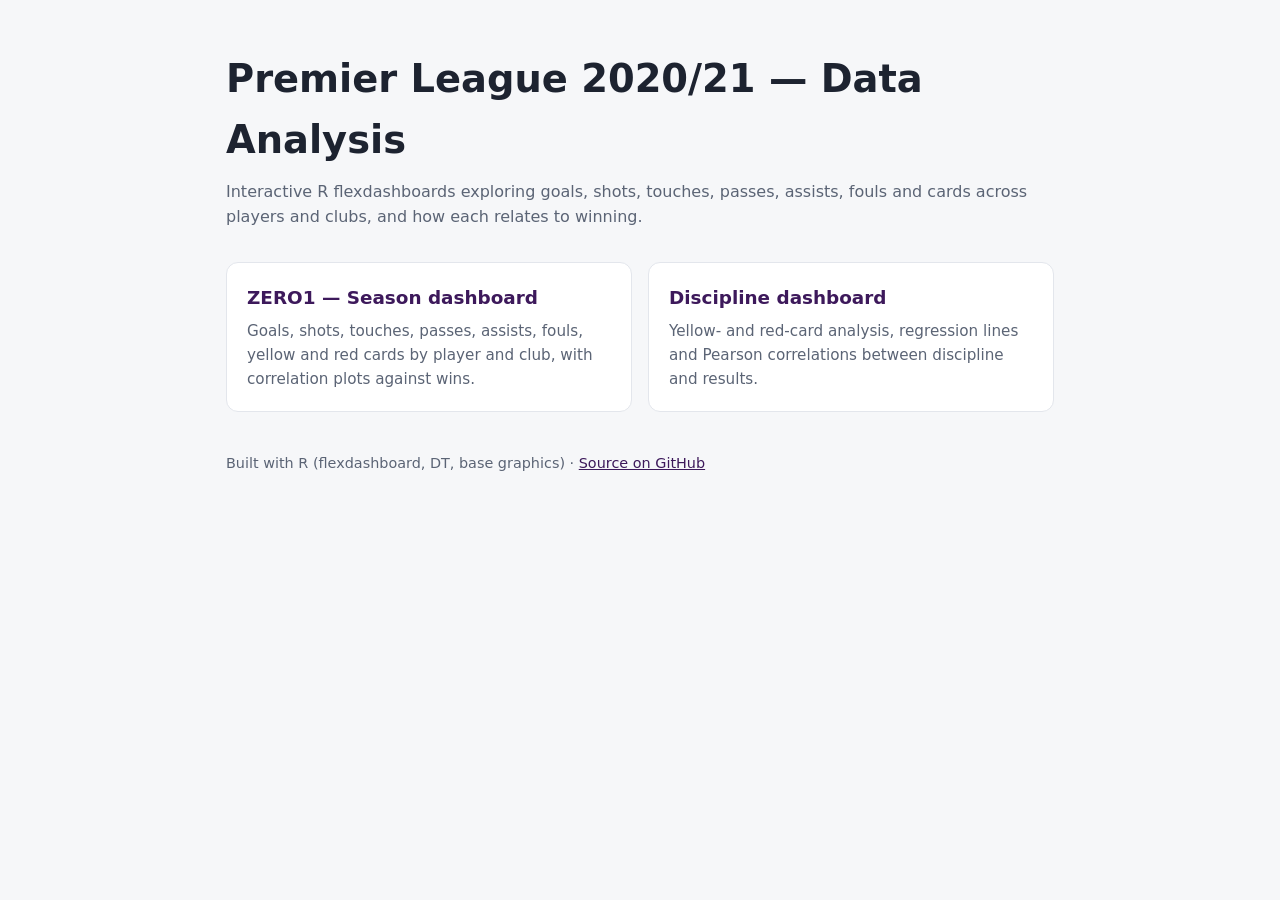
==== index.html @ 17ab3140 "Publish the dashboards to GitHub Pages and document the project The knitted flexdashboards (project." ====
<!doctype html>
<html lang="en">
<head>
<meta charset="utf-8">
<meta name="viewport" content="width=device-width, initial-scale=1">
<title>EPL 2020/21 Analysis</title>
<style>
  :root { --bg:#f6f7f9; --card:#fff; --text:#1d2330; --muted:#5b6475; --accent:#3d195b; --line:#e3e6ec; }
  @media (prefers-color-scheme: dark) { :root { --bg:#12141a; --card:#1b1f27; --text:#e8eaf0; --muted:#a3abbb; --accent:#c9a6ff; --line:#2a303b; } }
  * { box-sizing:border-box; }
  body { margin:0; background:var(--bg); color:var(--text); font:16px/1.6 system-ui,-apple-system,"Segoe UI",Roboto,sans-serif; }
  main { max-width:860px; margin:0 auto; padding:48px 16px; }
  h1 { margin:0 0 8px; font-size:clamp(1.8rem,4vw,2.4rem); }
  p.lead { color:var(--muted); margin:0 0 32px; }
  .grid { display:grid; gap:16px; grid-template-columns:repeat(auto-fit,minmax(260px,1fr)); }
  a.card { display:block; background:var(--card); border:1px solid var(--line); border-radius:12px; padding:20px; color:inherit; text-decoration:none; transition:border-color .15s; }
  a.card:hover { border-color:var(--accent); }
  a.card h2 { margin:0 0 6px; font-size:1.15rem; color:var(--accent); }
  a.card p { margin:0; color:var(--muted); font-size:.95rem; }
  footer { margin-top:40px; color:var(--muted); font-size:.9rem; }
  footer a { color:var(--accent); }
</style>
</head>
<body>
<main>
  <h1>Premier League 2020/21 — Data Analysis</h1>
  <p class="lead">Interactive R flexdashboards exploring goals, shots, touches, passes, assists, fouls and cards across players and clubs, and how each relates to winning.</p>
  <div class="grid">
    <a class="card" href="project.html">
      <h2>ZERO1 — Season dashboard</h2>
      <p>Goals, shots, touches, passes, assists, fouls, yellow and red cards by player and club, with correlation plots against wins.</p>
    </a>
    <a class="card" href="big.html">
      <h2>Discipline dashboard</h2>
      <p>Yellow- and red-card analysis, regression lines and Pearson correlations between discipline and results.</p>
    </a>
  </div>
  <footer>Built with R (flexdashboard, DT, base graphics) · <a href="https://github.com/biggyatz/EPL-2020-2021-analysis">Source on GitHub</a></footer>
</main>
</body>
</html>
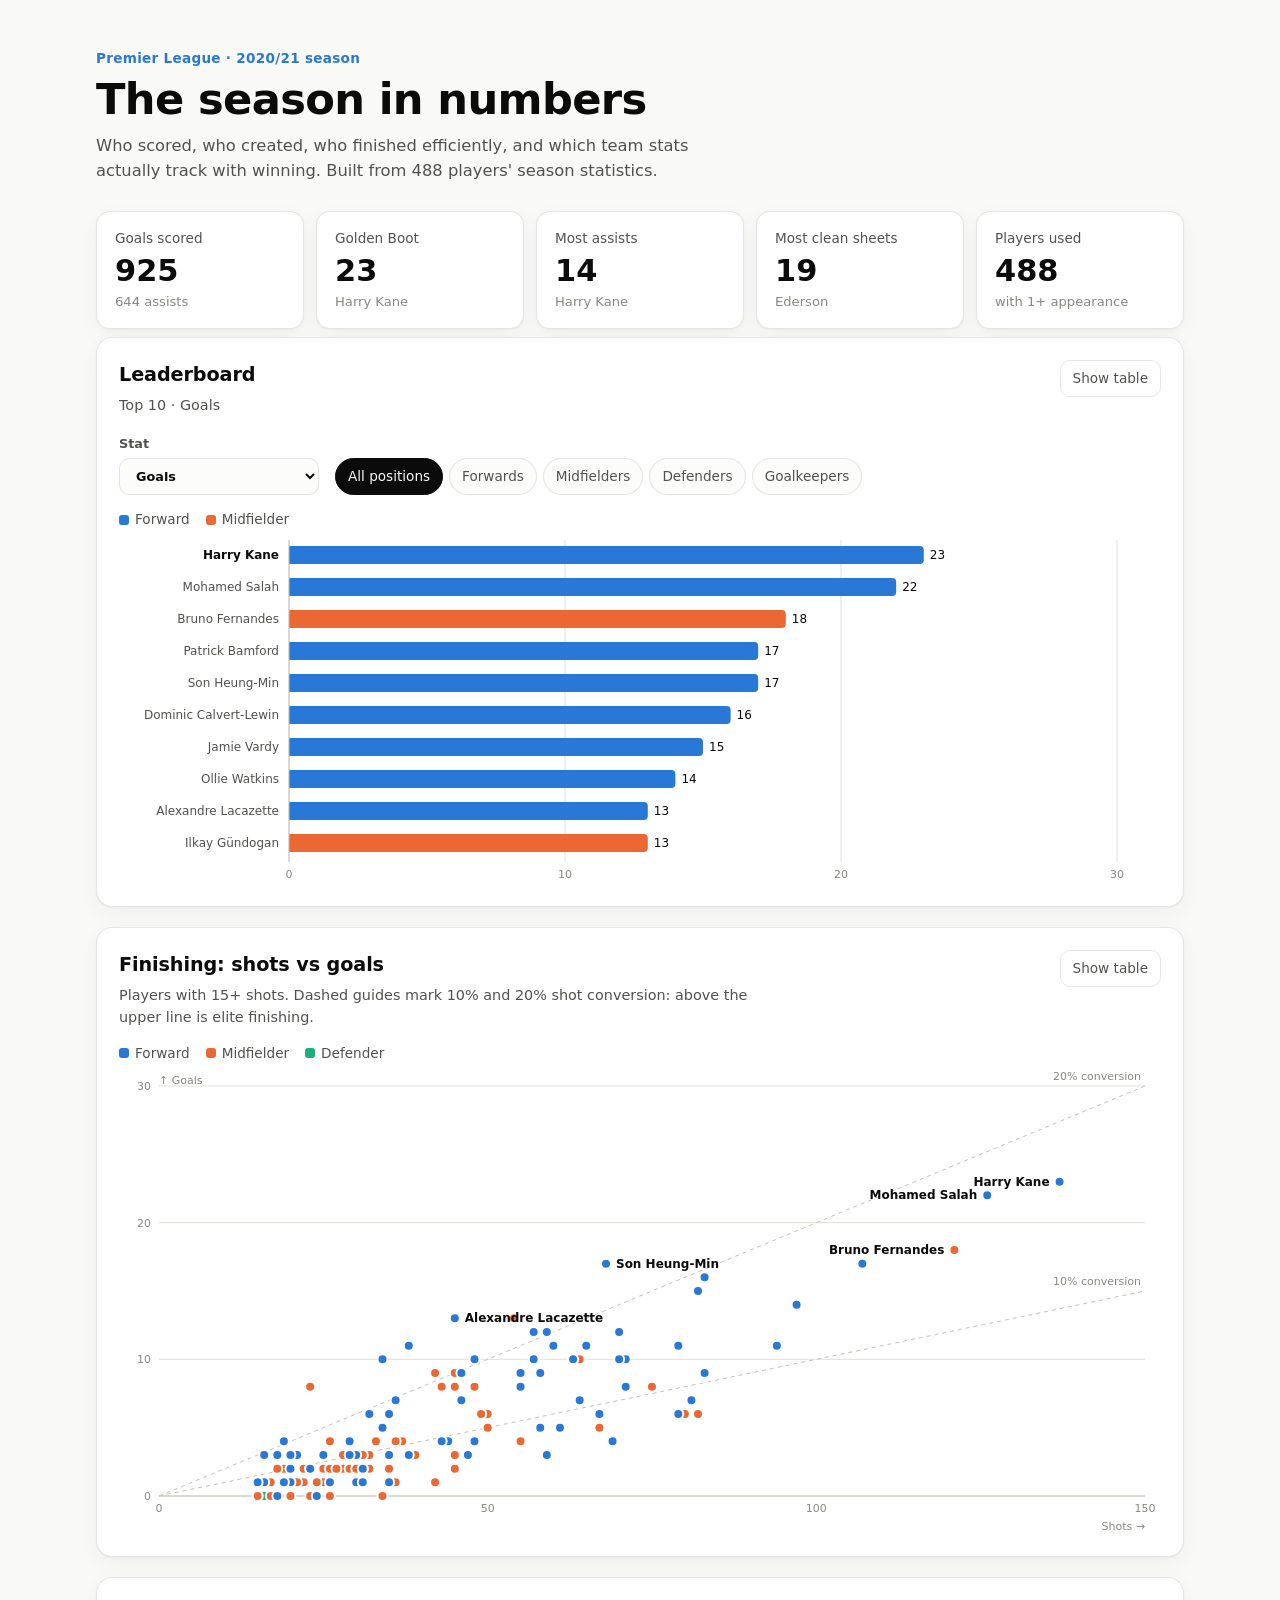
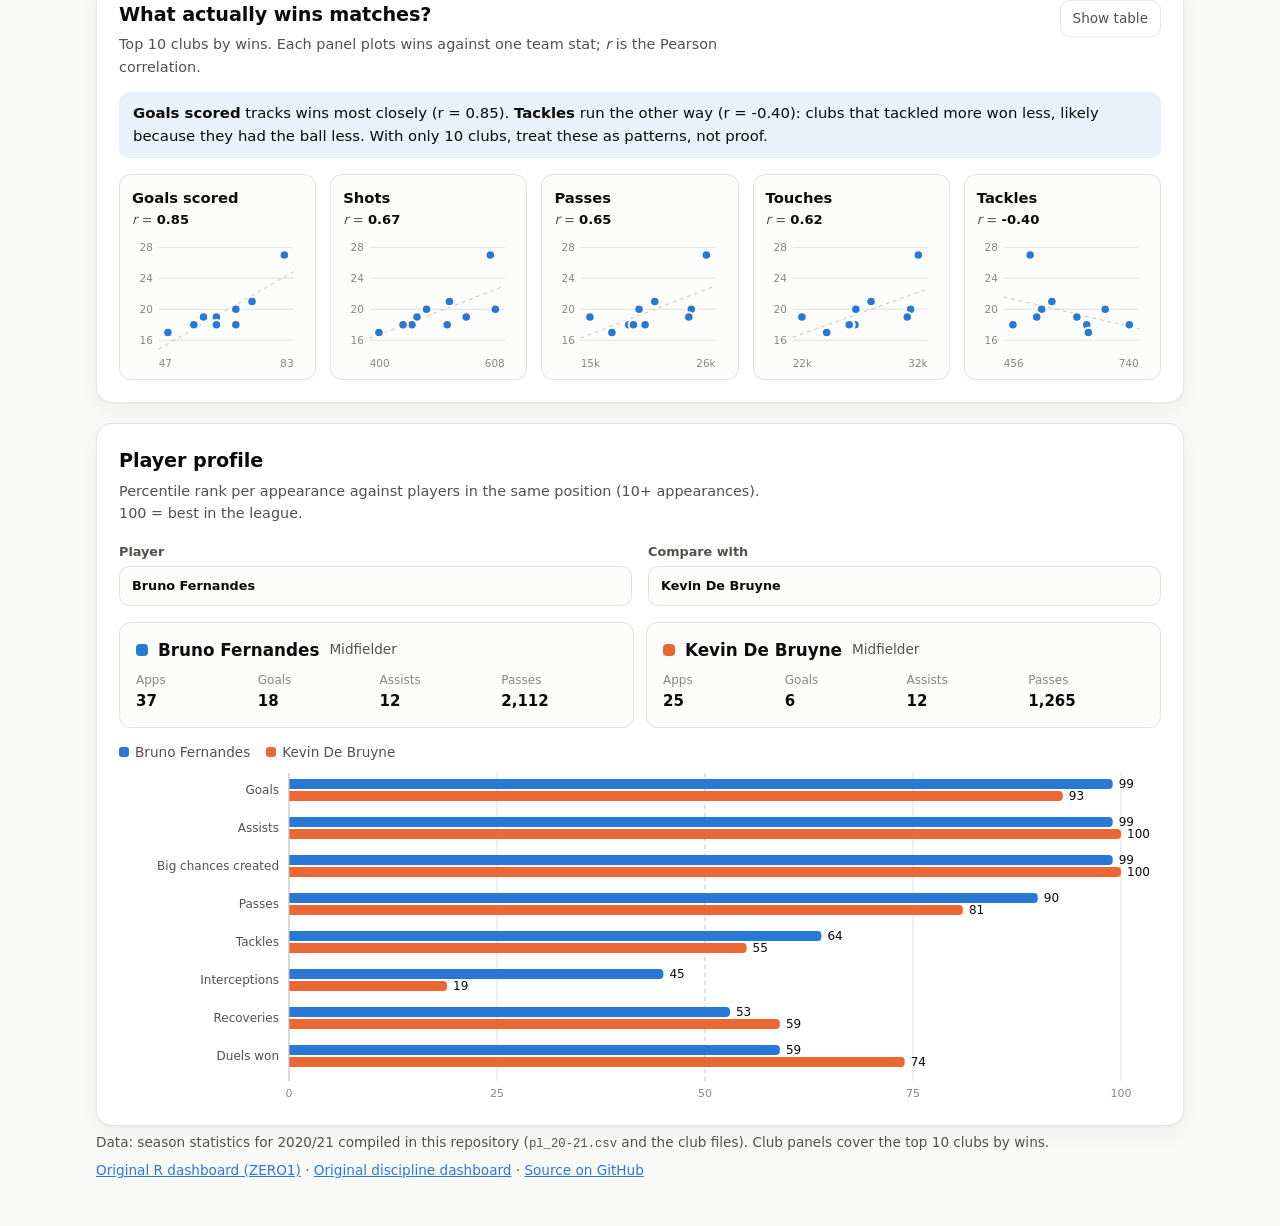
==== commit 8be2e289: "Publish dashboards from 693dbc5" ====
--- a/index.html
+++ b/index.html
@@ -3,39 +3,97 @@
 <head>
 <meta charset="utf-8">
 <meta name="viewport" content="width=device-width, initial-scale=1">
-<title>EPL 2020/21 Analysis</title>
-<style>
-  :root { --bg:#f6f7f9; --card:#fff; --text:#1d2330; --muted:#5b6475; --accent:#3d195b; --line:#e3e6ec; }
-  @media (prefers-color-scheme: dark) { :root { --bg:#12141a; --card:#1b1f27; --text:#e8eaf0; --muted:#a3abbb; --accent:#c9a6ff; --line:#2a303b; } }
-  * { box-sizing:border-box; }
-  body { margin:0; background:var(--bg); color:var(--text); font:16px/1.6 system-ui,-apple-system,"Segoe UI",Roboto,sans-serif; }
-  main { max-width:860px; margin:0 auto; padding:48px 16px; }
-  h1 { margin:0 0 8px; font-size:clamp(1.8rem,4vw,2.4rem); }
-  p.lead { color:var(--muted); margin:0 0 32px; }
-  .grid { display:grid; gap:16px; grid-template-columns:repeat(auto-fit,minmax(260px,1fr)); }
-  a.card { display:block; background:var(--card); border:1px solid var(--line); border-radius:12px; padding:20px; color:inherit; text-decoration:none; transition:border-color .15s; }
-  a.card:hover { border-color:var(--accent); }
-  a.card h2 { margin:0 0 6px; font-size:1.15rem; color:var(--accent); }
-  a.card p { margin:0; color:var(--muted); font-size:.95rem; }
-  footer { margin-top:40px; color:var(--muted); font-size:.9rem; }
-  footer a { color:var(--accent); }
-</style>
+<title>Premier League 2020/21 in Numbers</title>
+<meta name="description" content="Interactive Premier League 2020/21 dashboard: leaderboards, finishing efficiency, what drives wins, and player percentile profiles.">
+<link rel="stylesheet" href="style.css">
 </head>
 <body>
-<main>
-  <h1>Premier League 2020/21 — Data Analysis</h1>
-  <p class="lead">Interactive R flexdashboards exploring goals, shots, touches, passes, assists, fouls and cards across players and clubs, and how each relates to winning.</p>
-  <div class="grid">
-    <a class="card" href="project.html">
-      <h2>ZERO1 — Season dashboard</h2>
-      <p>Goals, shots, touches, passes, assists, fouls, yellow and red cards by player and club, with correlation plots against wins.</p>
-    </a>
-    <a class="card" href="big.html">
-      <h2>Discipline dashboard</h2>
-      <p>Yellow- and red-card analysis, regression lines and Pearson correlations between discipline and results.</p>
-    </a>
+<header class="top">
+  <div class="wrap">
+    <p class="eyebrow">Premier League · 2020/21 season</p>
+    <h1>The season in numbers</h1>
+    <p class="lead">Who scored, who created, who finished efficiently, and which team stats actually track with winning. Built from 488 players' season statistics.</p>
+    <div class="kpis" id="kpis"></div>
   </div>
-  <footer>Built with R (flexdashboard, DT, base graphics) · <a href="https://github.com/biggyatz/EPL-2020-2021-analysis">Source on GitHub</a></footer>
+</header>
+
+<main class="wrap">
+  <section class="card" id="leaders" aria-labelledby="leaders-title">
+    <div class="card-head">
+      <div>
+        <h2 id="leaders-title">Leaderboard</h2>
+        <p class="sub" id="leaders-sub">Top 10 players</p>
+      </div>
+      <button class="ghost" data-table-toggle="leaders">Show table</button>
+    </div>
+    <div class="controls">
+      <label class="select">
+        <span>Stat</span>
+        <select id="leader-metric"></select>
+      </label>
+      <div class="chips" id="leader-pos" role="radiogroup" aria-label="Position"></div>
+    </div>
+    <div class="legend" id="leaders-legend"></div>
+    <div class="chart" id="leaders-chart"></div>
+    <div class="table-view" id="leaders-table" hidden></div>
+  </section>
+
+  <section class="card" id="finishing" aria-labelledby="finishing-title">
+    <div class="card-head">
+      <div>
+        <h2 id="finishing-title">Finishing: shots vs goals</h2>
+        <p class="sub">Players with 15+ shots. Dashed guides mark 10% and 20% shot conversion: above the upper line is elite finishing.</p>
+      </div>
+      <button class="ghost" data-table-toggle="finishing">Show table</button>
+    </div>
+    <div class="legend" id="finishing-legend"></div>
+    <div class="chart" id="finishing-chart"></div>
+    <div class="table-view" id="finishing-table" hidden></div>
+  </section>
+
+  <section class="card" id="wins" aria-labelledby="wins-title">
+    <div class="card-head">
+      <div>
+        <h2 id="wins-title">What actually wins matches?</h2>
+        <p class="sub" id="wins-sub">Top 10 clubs by wins. Each panel plots wins against one team stat; <em>r</em> is the Pearson correlation.</p>
+      </div>
+      <button class="ghost" data-table-toggle="wins">Show table</button>
+    </div>
+    <p class="insight" id="wins-insight"></p>
+    <div class="multiples" id="wins-chart"></div>
+    <div class="table-view" id="wins-table" hidden></div>
+  </section>
+
+  <section class="card" id="profile" aria-labelledby="profile-title">
+    <div class="card-head">
+      <div>
+        <h2 id="profile-title">Player profile</h2>
+        <p class="sub">Percentile rank per appearance against players in the same position (10+ appearances). 100 = best in the league.</p>
+      </div>
+    </div>
+    <div class="controls">
+      <label class="select grow">
+        <span>Player</span>
+        <input id="player-a" list="player-names" autocomplete="off" spellcheck="false">
+      </label>
+      <label class="select grow">
+        <span>Compare with</span>
+        <input id="player-b" list="player-names" autocomplete="off" spellcheck="false" placeholder="Optional">
+      </label>
+      <datalist id="player-names"></datalist>
+    </div>
+    <div class="profile-cards" id="profile-cards"></div>
+    <div class="legend" id="profile-legend"></div>
+    <div class="chart" id="profile-chart"></div>
+  </section>
 </main>
+
+<footer class="wrap foot">
+  <p>Data: season statistics for 2020/21 compiled in this repository (<code>pl_20-21.csv</code> and the club files). Club panels cover the top 10 clubs by wins.</p>
+  <p><a href="r/project.html">Original R dashboard (ZERO1)</a> · <a href="r/big.html">Original discipline dashboard</a> · <a href="https://github.com/biggyatz/EPL-2020-2021-analysis">Source on GitHub</a></p>
+</footer>
+
+<div class="tooltip" id="tooltip" role="tooltip" hidden></div>
+<script src="app.js"></script>
 </body>
 </html>
--- a/style.css
+++ b/style.css
@@ -0,0 +1,162 @@
+:root {
+  color-scheme: light;
+  --page: #f9f9f7;
+  --surface: #fcfcfb;
+  --raised: #ffffff;
+  --text: #0b0b0b;
+  --text-2: #52514e;
+  --muted: #898781;
+  --grid: #e1e0d9;
+  --axis: #c3c2b7;
+  --border: rgba(11, 11, 11, 0.10);
+  --accent: #2a78d6;
+  --accent-wash: rgba(42, 120, 214, 0.10);
+  --fwd: #2a78d6;
+  --mid: #eb6834;
+  --def: #1baf7a;
+  --gkp: #eda100;
+  --a: #2a78d6;
+  --b: #eb6834;
+  --good: #006300;
+  --bad: #d03b3b;
+  --shadow: 0 1px 2px rgba(11, 11, 11, 0.04), 0 8px 24px rgba(11, 11, 11, 0.04);
+}
+@media (prefers-color-scheme: dark) {
+  :root:where(:not([data-theme="light"])) {
+    color-scheme: dark;
+    --page: #0d0d0d;
+    --surface: #1a1a19;
+    --raised: #1f1f1e;
+    --text: #ffffff;
+    --text-2: #c3c2b7;
+    --muted: #898781;
+    --grid: #2c2c2a;
+    --axis: #383835;
+    --border: rgba(255, 255, 255, 0.10);
+    --accent: #3987e5;
+    --accent-wash: rgba(57, 135, 229, 0.16);
+    --fwd: #3987e5;
+    --mid: #d95926;
+    --def: #199e70;
+    --gkp: #c98500;
+    --a: #3987e5;
+    --b: #d95926;
+    --good: #0ca30c;
+    --bad: #e66767;
+    --shadow: none;
+  }
+}
+:root[data-theme="dark"] {
+  color-scheme: dark;
+  --page: #0d0d0d; --surface: #1a1a19; --raised: #1f1f1e; --text: #ffffff; --text-2: #c3c2b7; --muted: #898781;
+  --grid: #2c2c2a; --axis: #383835; --border: rgba(255, 255, 255, 0.10); --accent: #3987e5; --accent-wash: rgba(57, 135, 229, 0.16);
+  --fwd: #3987e5; --mid: #d95926; --def: #199e70; --gkp: #c98500; --a: #3987e5; --b: #d95926; --good: #0ca30c; --bad: #e66767; --shadow: none;
+}
+
+* { box-sizing: border-box; }
+html { -webkit-text-size-adjust: 100%; }
+body {
+  margin: 0;
+  background: var(--page);
+  color: var(--text);
+  font: 15px/1.55 system-ui, -apple-system, "Segoe UI", Roboto, sans-serif;
+}
+.wrap { max-width: 1120px; margin: 0 auto; padding: 0 16px; }
+a { color: var(--accent); }
+code { font-size: .9em; }
+
+.top { padding: 48px 0 8px; }
+.eyebrow { margin: 0 0 6px; color: var(--accent); font-weight: 600; font-size: .85rem; letter-spacing: .02em; }
+h1 { margin: 0 0 8px; font-size: clamp(1.9rem, 4.5vw, 2.7rem); line-height: 1.15; letter-spacing: -0.015em; }
+.lead { margin: 0 0 28px; color: var(--text-2); max-width: 62ch; font-size: 1.02rem; }
+
+.kpis { display: grid; gap: 12px; grid-template-columns: repeat(auto-fit, minmax(170px, 1fr)); }
+.kpi { background: var(--raised); border: 1px solid var(--border); border-radius: 14px; padding: 16px 18px; box-shadow: var(--shadow); }
+.kpi .label { color: var(--text-2); font-size: .85rem; }
+.kpi .value { font-size: 1.9rem; font-weight: 650; line-height: 1.2; margin-top: 4px; }
+.kpi .note { color: var(--muted); font-size: .82rem; margin-top: 2px; }
+
+main { display: grid; gap: 20px; padding-top: 20px; padding-bottom: 20px; }
+.card { background: var(--raised); border: 1px solid var(--border); border-radius: 16px; padding: 22px; box-shadow: var(--shadow); min-width: 0; }
+.card-head { display: flex; justify-content: space-between; gap: 16px; align-items: flex-start; }
+h2 { margin: 0; font-size: 1.2rem; letter-spacing: -0.005em; }
+.sub { margin: 4px 0 0; color: var(--text-2); font-size: .9rem; max-width: 70ch; }
+.insight { margin: 14px 0 0; padding: 10px 14px; border-radius: 10px; background: var(--accent-wash); color: var(--text); font-size: .93rem; }
+
+.controls { display: flex; flex-wrap: wrap; gap: 12px 16px; align-items: flex-end; margin-top: 18px; }
+.select { display: grid; gap: 4px; font-size: .8rem; color: var(--text-2); font-weight: 600; min-width: 200px; }
+.select.grow { flex: 1 1 240px; }
+select, input {
+  font: inherit; color: var(--text); background: var(--surface);
+  border: 1px solid var(--border); border-radius: 10px; padding: 9px 12px; width: 100%;
+}
+select:focus, input:focus, button:focus-visible { outline: 2px solid var(--accent); outline-offset: 1px; }
+.chips { display: flex; flex-wrap: wrap; gap: 6px; }
+.chip {
+  font: inherit; font-size: .85rem; padding: 7px 12px; border-radius: 999px; cursor: pointer;
+  border: 1px solid var(--border); background: var(--surface); color: var(--text-2);
+}
+.chip[aria-checked="true"] { background: var(--text); color: var(--page); border-color: var(--text); }
+.ghost {
+  font: inherit; font-size: .85rem; white-space: nowrap; padding: 7px 12px; border-radius: 10px; cursor: pointer;
+  border: 1px solid var(--border); background: transparent; color: var(--text-2);
+}
+.ghost:hover, .chip:hover { border-color: var(--axis); }
+
+.legend { display: flex; flex-wrap: wrap; gap: 6px 16px; margin-top: 14px; font-size: .85rem; color: var(--text-2); }
+.legend:empty { display: none; }
+.legend .key { display: inline-flex; align-items: center; gap: 6px; }
+.legend .sw { width: 10px; height: 10px; border-radius: 3px; display: inline-block; }
+
+.chart { margin-top: 10px; position: relative; }
+.chart svg, .multiples svg { display: block; width: 100%; height: auto; overflow: visible; }
+.chart text, .multiples text { font-family: inherit; }
+.tick { fill: var(--muted); font-size: 11px; font-variant-numeric: tabular-nums; }
+.lbl { fill: var(--text-2); font-size: 12px; }
+.lbl-strong { fill: var(--text); font-size: 12px; font-weight: 600; }
+.val { fill: var(--text); font-size: 12px; font-variant-numeric: tabular-nums; }
+.gridline { stroke: var(--grid); stroke-width: 1; }
+.baseline { stroke: var(--axis); stroke-width: 1; }
+.guide { stroke: var(--axis); stroke-width: 1; stroke-dasharray: 4 4; }
+.dot { stroke: var(--raised); stroke-width: 2; }
+.hit { fill: transparent; cursor: pointer; }
+.dim { opacity: .25; }
+
+.multiples { display: grid; gap: 14px; grid-template-columns: repeat(auto-fit, minmax(190px, 1fr)); margin-top: 16px; }
+.panel { border: 1px solid var(--border); border-radius: 12px; padding: 12px 12px 6px; background: var(--surface); }
+.panel h3 { margin: 0; font-size: .92rem; }
+.panel .r { color: var(--text-2); font-size: .82rem; font-variant-numeric: tabular-nums; }
+.panel .r strong { color: var(--text); }
+
+.profile-cards { display: grid; gap: 12px; grid-template-columns: repeat(auto-fit, minmax(260px, 1fr)); margin-top: 16px; }
+.pcard { border: 1px solid var(--border); border-radius: 12px; padding: 14px 16px; background: var(--surface); display: grid; gap: 8px; }
+.pcard .who { display: flex; align-items: center; gap: 10px; font-weight: 650; font-size: 1.05rem; }
+.pcard .who .sw { width: 12px; height: 12px; border-radius: 4px; }
+.pcard .pos { color: var(--text-2); font-weight: 400; font-size: .85rem; }
+.pcard dl { display: grid; grid-template-columns: repeat(4, 1fr); gap: 6px; margin: 0; }
+.pcard dt { color: var(--muted); font-size: .75rem; }
+.pcard dd { margin: 0; font-weight: 600; font-variant-numeric: tabular-nums; }
+
+.table-view { margin-top: 14px; overflow-x: auto; }
+table { width: 100%; border-collapse: collapse; font-size: .88rem; }
+th, td { text-align: left; padding: 7px 10px; border-bottom: 1px solid var(--grid); white-space: nowrap; }
+th { color: var(--text-2); font-weight: 600; }
+td.n, th.n { text-align: right; font-variant-numeric: tabular-nums; }
+
+.tooltip {
+  position: fixed; z-index: 10; pointer-events: none; max-width: 260px;
+  background: var(--raised); color: var(--text); border: 1px solid var(--border); border-radius: 10px;
+  padding: 8px 10px; font-size: .82rem; box-shadow: 0 6px 24px rgba(0, 0, 0, .16);
+}
+.tooltip b { display: block; margin-bottom: 2px; }
+.tooltip .row { display: flex; justify-content: space-between; gap: 14px; color: var(--text-2); }
+.tooltip .row span:last-child { color: var(--text); font-variant-numeric: tabular-nums; }
+
+.foot { color: var(--text-2); font-size: .85rem; padding-bottom: 40px; }
+.foot p { margin: 6px 0; }
+
+@media (max-width: 560px) {
+  .card { padding: 16px; }
+  .card-head { flex-direction: column; }
+  .pcard dl { grid-template-columns: repeat(2, 1fr); }
+}
